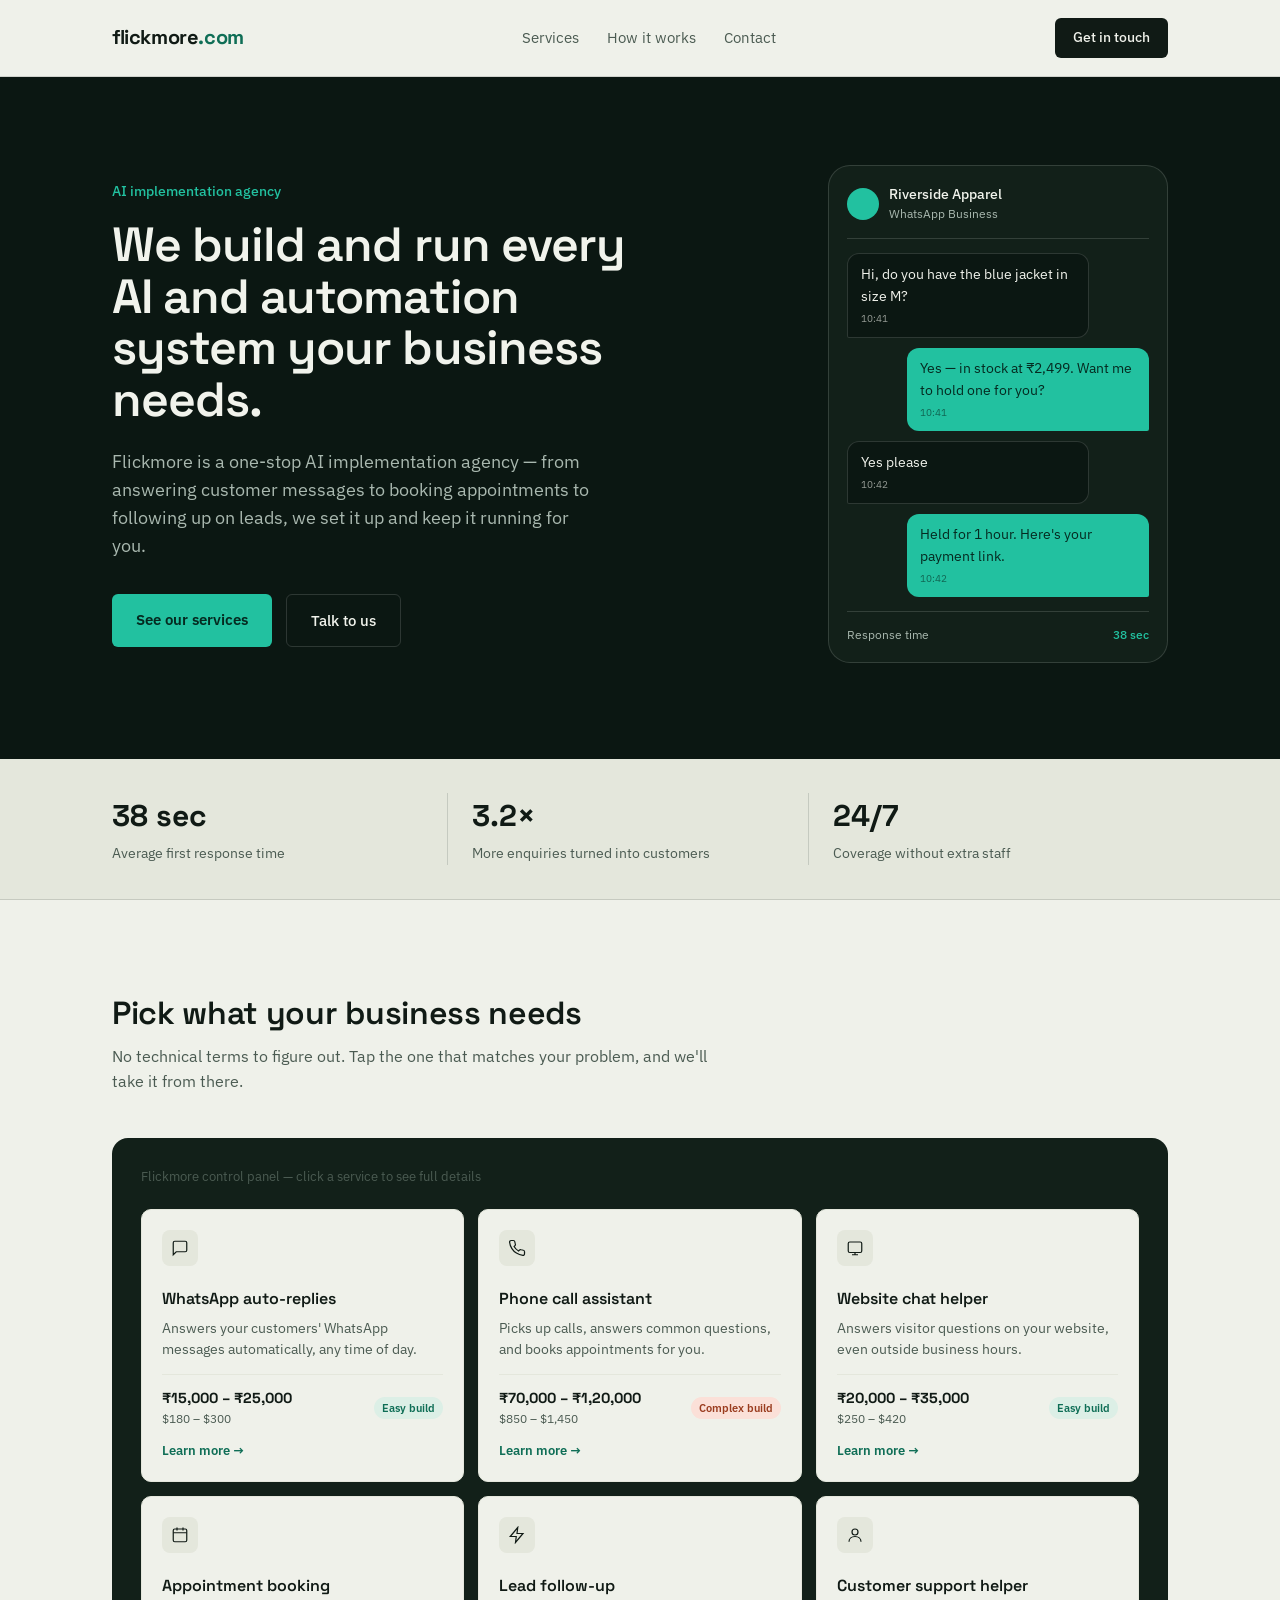
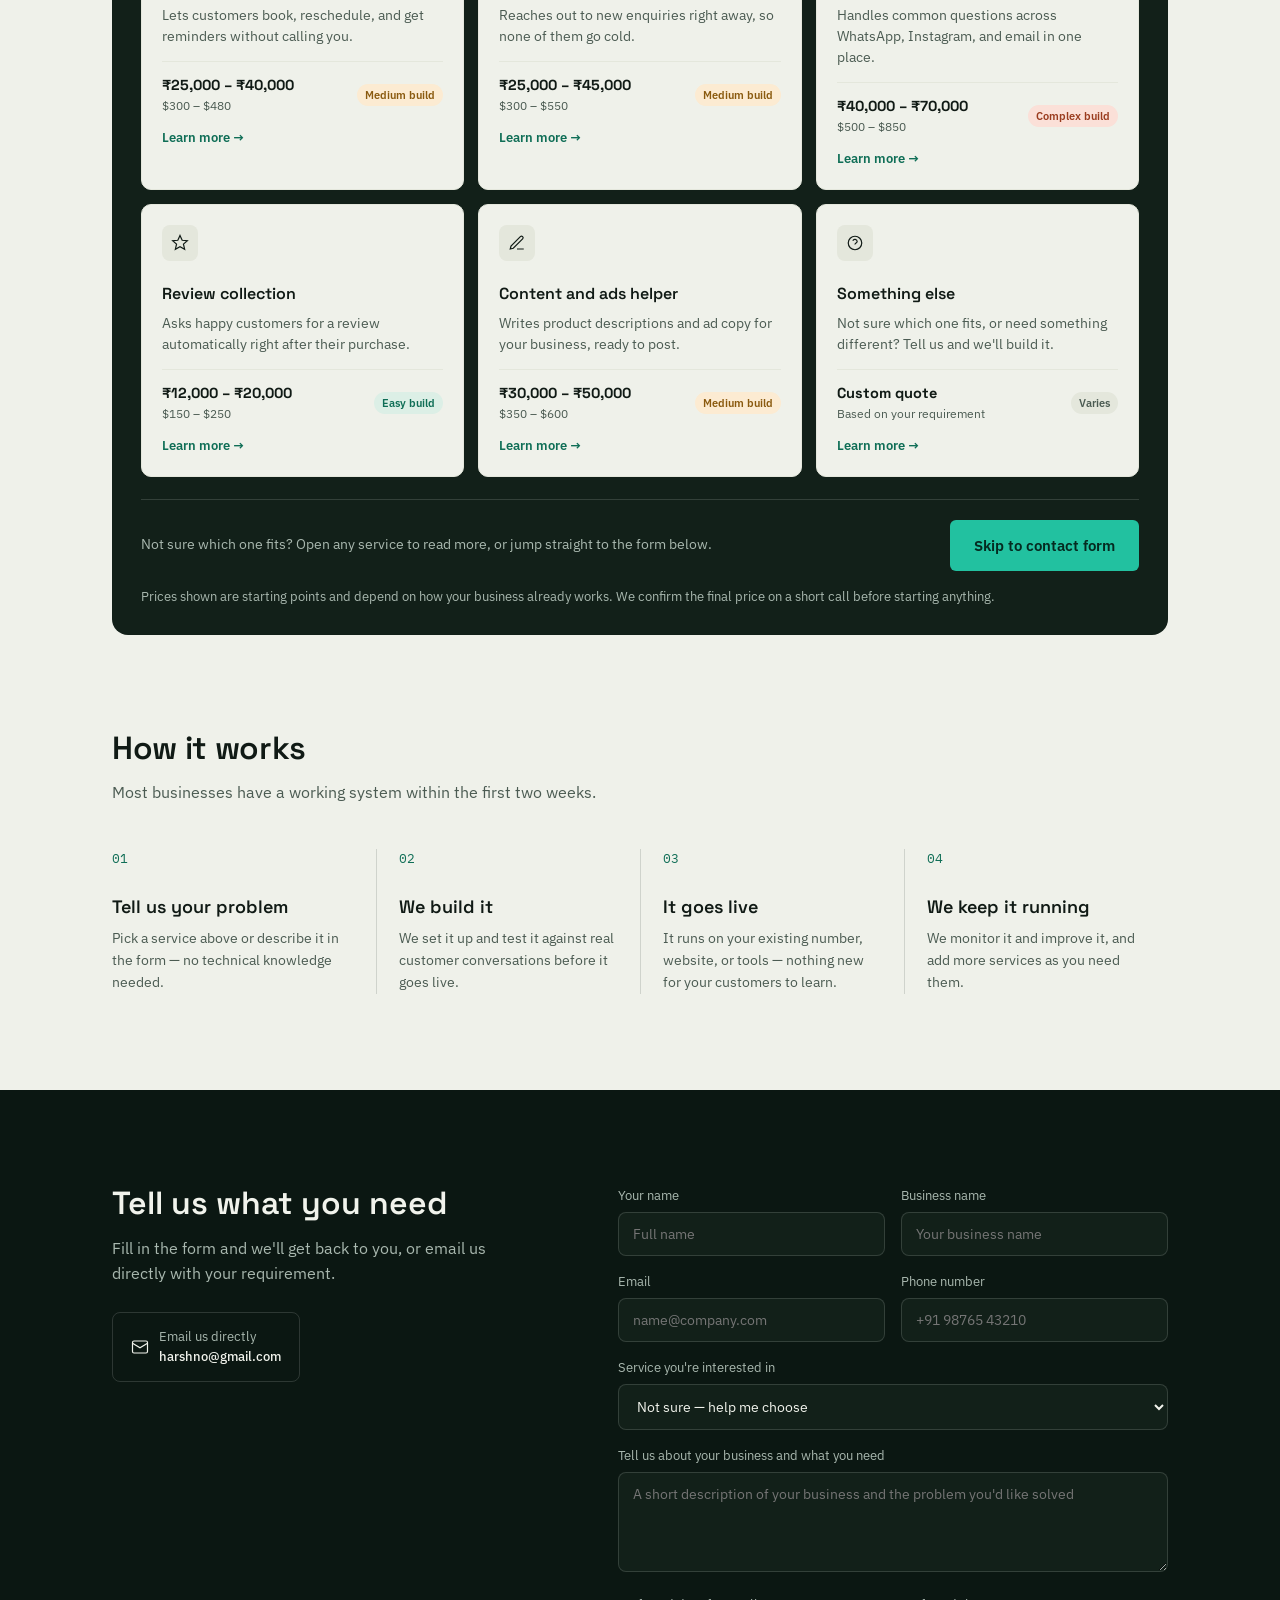
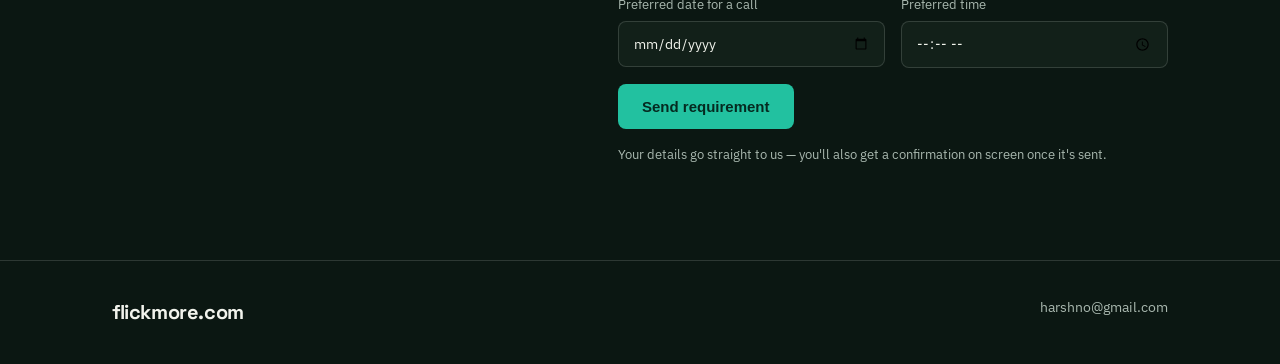
==== index.html @ a7cb5e5a "3rd commit" ====
<!DOCTYPE html>
<html lang="en">
<head>
<meta charset="UTF-8">
<meta name="viewport" content="width=device-width, initial-scale=1.0">
<title>Flickmore — AI and automation, handled for your business</title>
<link rel="preconnect" href="https://fonts.googleapis.com">
<link href="https://fonts.googleapis.com/css2?family=Space+Grotesk:wght@400;500;600;700&family=IBM+Plex+Sans:wght@400;500;600&family=IBM+Plex+Mono:wght@400;500&display=swap" rel="stylesheet">
<link rel="stylesheet" href="styles.css">
</head>
<body>

<nav>
  <div class="wrap">
    <div class="logo">flickmore<span>.com</span></div>
    <div class="navlinks">
      <a href="#services">Services</a>
      <a href="#how">How it works</a>
      <a href="#contact">Contact</a>
    </div>
    <a class="navcta" href="#contact">Get in touch</a>
  </div>
</nav>

<section class="hero">
  <div class="wrap hero-grid">
    <div>
      <div class="hero-tag">AI implementation agency</div>
      <h1>We build and run every AI and automation system your business needs.</h1>
      <p class="lede">Flickmore is a one-stop AI implementation agency — from answering customer messages to booking appointments to following up on leads, we set it up and keep it running for you.</p>
      <div class="hero-ctas">
        <a class="btn-primary" href="#services">See our services</a>
        <a class="btn-secondary" href="#contact">Talk to us</a>
      </div>
    </div>
    <div class="phone">
      <div class="phone-head">
        <div class="phone-avatar"></div>
        <div><p>Riverside Apparel</p><span>WhatsApp Business</span></div>
      </div>
      <div class="msg in" style="animation-delay:0.1s">Hi, do you have the blue jacket in size M?<span class="msg-time">10:41</span></div>
      <div class="msg out" style="animation-delay:0.6s">Yes — in stock at ₹2,499. Want me to hold one for you?<span class="msg-time">10:41</span></div>
      <div class="msg in" style="animation-delay:1.1s">Yes please<span class="msg-time">10:42</span></div>
      <div class="msg out" style="animation-delay:1.6s">Held for 1 hour. Here's your payment link.<span class="msg-time">10:42</span></div>
      <div class="phone-stat"><span>Response time</span><b>38 sec</b></div>
    </div>
  </div>
</section>

<div class="statsbar">
  <div class="wrap">
    <div class="stat"><b>38 sec</b><span>Average first response time</span></div>
    <div class="stat"><b>3.2×</b><span>More enquiries turned into customers</span></div>
    <div class="stat"><b>24/7</b><span>Coverage without extra staff</span></div>
  </div>
</div>

<section class="section" id="services">
  <div class="wrap">
    <div class="section-head">
      <h2>Pick what your business needs</h2>
      <p>No technical terms to figure out. Tap the one that matches your problem, and we'll take it from there.</p>
    </div>

    <div class="dash">
      <div class="dash-top">
        <p>Flickmore control panel — click a service to see full details</p>
      </div>
      <div class="dash-grid" id="dashGrid">

        <a class="tile" href="whatsapp-auto-replies.html">
          <div class="tile-icon"><svg viewBox="0 0 24 24" fill="none" stroke-width="1.6"><path d="M21 15a2 2 0 0 1-2 2H7l-4 4V5a2 2 0 0 1 2-2h14a2 2 0 0 1 2 2z"/></svg></div>
          <h4>WhatsApp auto-replies</h4>
          <p>Answers your customers' WhatsApp messages automatically, any time of day.</p>
          <div class="tile-meta">
            <div class="tile-price"><b>₹15,000 – ₹25,000</b><span>$180 – $300</span></div>
            <div class="tile-diff diff-easy">Easy build</div>
          </div>
          <div class="tile-more">Learn more →</div>
        </a>

        <a class="tile" href="phone-call-assistant.html">
          <div class="tile-icon"><svg viewBox="0 0 24 24" fill="none" stroke-width="1.6"><path d="M22 16.9v3a2 2 0 0 1-2.2 2 19.8 19.8 0 0 1-8.6-3.1 19.5 19.5 0 0 1-6-6 19.8 19.8 0 0 1-3.1-8.7A2 2 0 0 1 4.1 2h3a2 2 0 0 1 2 1.7c.1 1 .4 2 .7 2.9a2 2 0 0 1-.4 2.1L8.1 10a16 16 0 0 0 6 6l1.3-1.3a2 2 0 0 1 2.1-.4c.9.3 1.9.6 2.9.7a2 2 0 0 1 1.7 2z"/></svg></div>
          <h4>Phone call assistant</h4>
          <p>Picks up calls, answers common questions, and books appointments for you.</p>
          <div class="tile-meta">
            <div class="tile-price"><b>₹70,000 – ₹1,20,000</b><span>$850 – $1,450</span></div>
            <div class="tile-diff diff-hard">Complex build</div>
          </div>
          <div class="tile-more">Learn more →</div>
        </a>

        <a class="tile" href="website-chat-helper.html">
          <div class="tile-icon"><svg viewBox="0 0 24 24" fill="none" stroke-width="1.6"><rect x="3" y="4" width="18" height="14" rx="2"/><path d="M8 21h8M12 18v3"/></svg></div>
          <h4>Website chat helper</h4>
          <p>Answers visitor questions on your website, even outside business hours.</p>
          <div class="tile-meta">
            <div class="tile-price"><b>₹20,000 – ₹35,000</b><span>$250 – $420</span></div>
            <div class="tile-diff diff-easy">Easy build</div>
          </div>
          <div class="tile-more">Learn more →</div>
        </a>

        <a class="tile" href="appointment-booking.html">
          <div class="tile-icon"><svg viewBox="0 0 24 24" fill="none" stroke-width="1.6"><rect x="3" y="4" width="18" height="17" rx="2"/><path d="M3 9h18M8 2v4M16 2v4"/></svg></div>
          <h4>Appointment booking</h4>
          <p>Lets customers book, reschedule, and get reminders without calling you.</p>
          <div class="tile-meta">
            <div class="tile-price"><b>₹25,000 – ₹40,000</b><span>$300 – $480</span></div>
            <div class="tile-diff diff-medium">Medium build</div>
          </div>
          <div class="tile-more">Learn more →</div>
        </a>

        <a class="tile" href="lead-follow-up.html">
          <div class="tile-icon"><svg viewBox="0 0 24 24" fill="none" stroke-width="1.6"><path d="M13 2 3 14h8l-1 8 10-12h-8z"/></svg></div>
          <h4>Lead follow-up</h4>
          <p>Reaches out to new enquiries right away, so none of them go cold.</p>
          <div class="tile-meta">
            <div class="tile-price"><b>₹25,000 – ₹45,000</b><span>$300 – $550</span></div>
            <div class="tile-diff diff-medium">Medium build</div>
          </div>
          <div class="tile-more">Learn more →</div>
        </a>

        <a class="tile" href="customer-support-helper.html">
          <div class="tile-icon"><svg viewBox="0 0 24 24" fill="none" stroke-width="1.6"><circle cx="12" cy="8" r="4"/><path d="M4 21c0-4.4 3.6-7 8-7s8 2.6 8 7"/></svg></div>
          <h4>Customer support helper</h4>
          <p>Handles common questions across WhatsApp, Instagram, and email in one place.</p>
          <div class="tile-meta">
            <div class="tile-price"><b>₹40,000 – ₹70,000</b><span>$500 – $850</span></div>
            <div class="tile-diff diff-hard">Complex build</div>
          </div>
          <div class="tile-more">Learn more →</div>
        </a>

        <a class="tile" href="review-collection.html">
          <div class="tile-icon"><svg viewBox="0 0 24 24" fill="none" stroke-width="1.6"><path d="m12 2 2.9 6.3 6.9.6-5.2 4.6 1.6 6.8L12 16.9l-6.2 3.4 1.6-6.8L2.2 8.9l6.9-.6z"/></svg></div>
          <h4>Review collection</h4>
          <p>Asks happy customers for a review automatically right after their purchase.</p>
          <div class="tile-meta">
            <div class="tile-price"><b>₹12,000 – ₹20,000</b><span>$150 – $250</span></div>
            <div class="tile-diff diff-easy">Easy build</div>
          </div>
          <div class="tile-more">Learn more →</div>
        </a>

        <a class="tile" href="content-ads-helper.html">
          <div class="tile-icon"><svg viewBox="0 0 24 24" fill="none" stroke-width="1.6"><path d="M12 20h9M16.5 3.5a2.1 2.1 0 0 1 3 3L7 19l-4 1 1-4z"/></svg></div>
          <h4>Content and ads helper</h4>
          <p>Writes product descriptions and ad copy for your business, ready to post.</p>
          <div class="tile-meta">
            <div class="tile-price"><b>₹30,000 – ₹50,000</b><span>$350 – $600</span></div>
            <div class="tile-diff diff-medium">Medium build</div>
          </div>
          <div class="tile-more">Learn more →</div>
        </a>

        <a class="tile" href="custom-service.html">
          <div class="tile-icon"><svg viewBox="0 0 24 24" fill="none" stroke-width="1.6"><circle cx="12" cy="12" r="9"/><path d="M12 16v.01M9.1 9a3 3 0 0 1 5.8 1c0 2-3 2-3 4"/></svg></div>
          <h4>Something else</h4>
          <p>Not sure which one fits, or need something different? Tell us and we'll build it.</p>
          <div class="tile-meta">
            <div class="tile-price"><b>Custom quote</b><span>Based on your requirement</span></div>
            <div class="tile-diff diff-custom">Varies</div>
          </div>
          <div class="tile-more">Learn more →</div>
        </a>

      </div>

      <div class="dash-footer">
        <p id="dashSelectionText">Not sure which one fits? Open any service to read more, or jump straight to the form below.</p>
        <a class="btn-primary" href="#contact" id="dashContinue">Skip to contact form</a>
      </div>
      <p class="price-note">Prices shown are starting points and depend on how your business already works. We confirm the final price on a short call before starting anything.</p>
    </div>
  </div>
</section>

<section class="section" id="how" style="padding-top:0;">
  <div class="wrap">
    <div class="section-head">
      <h2>How it works</h2>
      <p>Most businesses have a working system within the first two weeks.</p>
    </div>
    <div class="steps">
      <div class="step"><div class="step-num">01</div><h4>Tell us your problem</h4><p>Pick a service above or describe it in the form — no technical knowledge needed.</p></div>
      <div class="step"><div class="step-num">02</div><h4>We build it</h4><p>We set it up and test it against real customer conversations before it goes live.</p></div>
      <div class="step"><div class="step-num">03</div><h4>It goes live</h4><p>It runs on your existing number, website, or tools — nothing new for your customers to learn.</p></div>
      <div class="step"><div class="step-num">04</div><h4>We keep it running</h4><p>We monitor it and improve it, and add more services as you need them.</p></div>
    </div>
  </div>
</section>

<section class="section contact" id="contact">
  <div class="wrap contact-grid">
    <div class="contact-info">
      <h2>Tell us what you need</h2>
      <p>Fill in the form and we'll get back to you, or email us directly with your requirement.</p>
      <a class="contact-email" href="mailto:harshno@gmail.com">
        <svg width="18" height="18" viewBox="0 0 24 24" fill="none" stroke="currentColor" stroke-width="1.6"><rect x="2" y="4" width="20" height="16" rx="2"/><path d="m2 7 10 6 10-6"/></svg>
        <span>Email us directly<br><b style="color:var(--text-light);font-weight:500;">harshno@gmail.com</b></span>
      </a>
    </div>

    <form id="requirementForm" action="https://formspree.io/f/xqpkvagr" method="POST">
      <div class="form-row">
        <div>
          <label for="fname">Your name</label>
          <input type="text" id="fname" name="fname" placeholder="Full name" required>
        </div>
        <div>
          <label for="fbusiness">Business name</label>
          <input type="text" id="fbusiness" name="fbusiness" placeholder="Your business name" required>
        </div>
      </div>
      <div class="form-row">
        <div>
          <label for="femail">Email</label>
          <input type="email" id="femail" name="femail" placeholder="name@company.com" required>
        </div>
        <div>
          <label for="fphone">Phone number</label>
          <input type="tel" id="fphone" name="fphone" placeholder="+91 98765 43210">
        </div>
      </div>
      <div>
        <label for="fservice">Service you're interested in</label>
        <select id="fservice" name="fservice">
          <option value="">Not sure — help me choose</option>
          <option value="WhatsApp auto-replies">WhatsApp auto-replies</option>
          <option value="Phone call assistant">Phone call assistant</option>
          <option value="Website chat helper">Website chat helper</option>
          <option value="Appointment booking">Appointment booking</option>
          <option value="Lead follow-up">Lead follow-up</option>
          <option value="Customer support helper">Customer support helper</option>
          <option value="Review collection">Review collection</option>
          <option value="Content and ads helper">Content and ads helper</option>
          <option value="Something else">Something else</option>
        </select>
      </div>
      <div>
        <label for="fmessage">Tell us about your business and what you need</label>
        <textarea id="fmessage" name="fmessage" placeholder="A short description of your business and the problem you'd like solved"></textarea>
      </div>
      <div class="form-row">
        <div>
          <label for="fdate">Preferred date for a call</label>
          <input type="date" id="fdate" name="fdate">
        </div>
        <div>
          <label for="ftime">Preferred time</label>
          <input type="time" id="ftime" name="ftime">
        </div>
      </div>
      <button type="submit" class="form-submit" id="formSubmitBtn">Send requirement</button>
      <p class="form-note">Your details go straight to us — you'll also get a confirmation on screen once it's sent.</p>
      <p class="form-status" id="formStatus"></p>
    </form>
  </div>
</section>

<footer>
  <div class="wrap">
    <div class="logo">flickmore.com</div>
    <div>harshno@gmail.com</div>
  </div>
</footer>

<script>
  var serviceSelect = document.getElementById('fservice');
  var selectionText = document.getElementById('dashSelectionText');

  // If arriving from a service detail page (e.g. index.html?service=Appointment%20booking#contact),
  // pre-fill the form's service dropdown to match.
  var params = new URLSearchParams(window.location.search);
  var incomingService = params.get('service');
  if(incomingService){
    var optionExists = Array.from(serviceSelect.options).some(function(o){ return o.value === incomingService; });
    if(optionExists){
      serviceSelect.value = incomingService;
      selectionText.innerHTML = 'Picked from your last page: <b>' + incomingService + '</b>';
    }
  }

  var requirementForm = document.getElementById('requirementForm');
  var formStatus = document.getElementById('formStatus');
  var formSubmitBtn = document.getElementById('formSubmitBtn');

  requirementForm.addEventListener('submit', function(e){
    e.preventDefault();

    var name = document.getElementById('fname').value.trim();
    var business = document.getElementById('fbusiness').value.trim();
    var email = document.getElementById('femail').value.trim();

    if(!name || !business || !email){
      formStatus.style.display = 'block';
      formStatus.style.color = '#FF6B4A';
      formStatus.textContent = 'Please fill in your name, business name, and email first.';
      return;
    }

    formSubmitBtn.disabled = true;
    formSubmitBtn.textContent = 'Sending…';
    formStatus.style.display = 'none';

    var formData = new FormData(requirementForm);

    fetch(requirementForm.action, {
      method: 'POST',
      body: formData,
      headers: { 'Accept': 'application/json' }
    }).then(function(response){
      if(response.ok){
        formStatus.style.display = 'block';
        formStatus.style.color = '#22C1A0';
        formStatus.textContent = "Thanks, " + name + " — your requirement has been sent. We'll get back to you shortly.";
        requirementForm.reset();
        selectionText.textContent = 'Not sure which one fits? Open any service to read more, or jump straight to the form below.';
      } else {
        throw new Error('Submission failed');
      }
    }).catch(function(){
      formStatus.style.display = 'block';
      formStatus.style.color = '#FF6B4A';
      formStatus.textContent = "Something went wrong sending this. Please email us directly at harshno@gmail.com instead.";
    }).finally(function(){
      formSubmitBtn.disabled = false;
      formSubmitBtn.textContent = 'Send requirement';
    });
  });

</script>

</body>
</html>
---- styles.css ----
:root{
    --ink:#0B1712;
    --ink-2:#122019;
    --paper:#EFF1EA;
    --paper-2:#E4E7DC;
    --signal:#22C1A0;
    --signal-dark:#0F6E56;
    --coral:#FF6B4A;
    --text-dark:#101A15;
    --text-muted-dark:#4B5B52;
    --text-light:#F1F3EC;
    --text-muted-light:#A9B8AF;
    --hairline: rgba(255,255,255,0.14);
    --hairline-dark: rgba(16,26,21,0.14);
  }
  *{box-sizing:border-box;}
  html{scroll-behavior:smooth;}
  body{margin:0;font-family:'IBM Plex Sans', sans-serif;background:var(--paper);color:var(--text-dark);line-height:1.55;}
  h1,h2,h3{font-family:'Space Grotesk', sans-serif;font-weight:600;margin:0;line-height:1.08;}
  p{margin:0;}
  a{color:inherit;text-decoration:none;}
  .wrap{max-width:1120px;margin:0 auto;padding:0 32px;}
  .mono{font-family:'IBM Plex Mono', monospace;}

  nav{position:sticky;top:0;z-index:50;background:rgba(239,241,234,0.92);backdrop-filter:blur(8px);border-bottom:1px solid var(--hairline-dark);}
  nav .wrap{display:flex;align-items:center;justify-content:space-between;padding-top:18px;padding-bottom:18px;}
  .logo{font-family:'Space Grotesk';font-weight:700;font-size:20px;letter-spacing:-0.02em;}
  .logo span{color:var(--signal-dark);}
  .navlinks{display:flex;gap:28px;font-size:15px;color:var(--text-muted-dark);}
  .navlinks a:hover{color:var(--text-dark);}
  .navcta{padding:9px 18px;border-radius:6px;background:var(--text-dark);color:var(--paper);font-size:14px;font-weight:500;}
  @media(max-width:760px){.navlinks{display:none;}}

  .hero{background:var(--ink);color:var(--text-light);padding:88px 0 96px;}
  .hero-grid{display:grid;grid-template-columns:1.15fr 1fr;gap:56px;align-items:center;}
  @media(max-width:900px){.hero-grid{grid-template-columns:1fr;}}
  .hero-tag{font-size:14px;color:var(--signal);font-weight:500;margin-bottom:16px;}
  .hero h1{font-size:48px;letter-spacing:-0.02em;color:var(--text-light);}
  @media(max-width:600px){.hero h1{font-size:33px;}}
  .hero .lede{margin-top:22px;font-size:18px;max-width:480px;color:var(--text-muted-light);}
  .hero-ctas{margin-top:34px;display:flex;gap:14px;flex-wrap:wrap;}
  .btn-primary{background:var(--signal);color:#052A20;padding:14px 24px;border-radius:6px;font-weight:600;font-size:15px;display:inline-block;border:none;cursor:pointer;}
  .btn-secondary{padding:14px 24px;border-radius:6px;font-weight:500;font-size:15px;border:1px solid var(--hairline);color:var(--text-light);cursor:pointer;background:none;}

  .phone{background:var(--ink-2);border:1px solid var(--hairline);border-radius:22px;padding:18px;max-width:340px;margin-left:auto;}
  @media(max-width:900px){.phone{margin:0 auto;}}
  .phone-head{display:flex;align-items:center;gap:10px;padding-bottom:14px;border-bottom:1px solid var(--hairline);margin-bottom:14px;}
  .phone-avatar{width:32px;height:32px;border-radius:50%;background:var(--signal);}
  .phone-head p{font-size:14px;font-weight:500;}
  .phone-head span{display:block;font-size:12px;color:var(--text-muted-light);}
  .msg{max-width:80%;padding:10px 13px;border-radius:12px;font-size:14px;margin-bottom:10px;opacity:0;transform:translateY(6px);animation:rise 0.5s ease forwards;}
  .msg.in{background:var(--ink);border:1px solid var(--hairline);border-bottom-left-radius:2px;}
  .msg.out{background:var(--signal);color:#052A20;margin-left:auto;border-bottom-right-radius:2px;}
  .msg-time{display:block;font-size:10px;margin-top:4px;opacity:0.6;}
  @keyframes rise{to{opacity:1;transform:translateY(0);}}
  .phone-stat{margin-top:14px;padding-top:14px;border-top:1px solid var(--hairline);font-size:12px;color:var(--text-muted-light);display:flex;justify-content:space-between;}
  .phone-stat b{color:var(--signal);font-weight:500;}

  .statsbar{background:var(--paper-2);border-bottom:1px solid var(--hairline-dark);}
  .statsbar .wrap{display:flex;padding:34px 32px;}
  .stat{flex:1;padding:0 24px;border-left:1px solid var(--hairline-dark);}
  .stat:first-child{border-left:none;padding-left:0;}
  .stat b{font-family:'Space Grotesk';font-size:30px;display:block;}
  .stat span{font-size:14px;color:var(--text-muted-dark);}
  @media(max-width:700px){.statsbar .wrap{flex-direction:column;gap:20px;}.stat{border-left:none;padding-left:0;border-top:1px solid var(--hairline-dark);padding-top:16px;}.stat:first-child{border-top:none;padding-top:0;}}

  .section{padding:96px 0;}
  .section-head{max-width:600px;margin-bottom:44px;}
  .section-head h2{font-size:32px;letter-spacing:-0.01em;}
  .section-head p{margin-top:14px;font-size:16px;color:var(--text-muted-dark);}

  /* dashboard */
  .dash{background:var(--ink-2);border:1px solid var(--hairline-dark);border-radius:16px;padding:28px;}
  .dash-top{display:flex;justify-content:space-between;align-items:center;margin-bottom:22px;flex-wrap:wrap;gap:10px;}
  .dash-top p{font-size:13px;color:var(--text-muted-dark);}
  .dash-grid{display:grid;grid-template-columns:repeat(3,1fr);gap:14px;}
  @media(max-width:760px){.dash-grid{grid-template-columns:1fr 1fr;}}
  @media(max-width:520px){.dash-grid{grid-template-columns:1fr;}}
  .tile{
    background:var(--paper);border:1.5px solid var(--paper-2);border-radius:10px;
    padding:20px;cursor:pointer;text-align:left;transition:border-color .15s ease;
    display:block;
  }
  .tile-more{margin-top:12px;font-size:12.5px;color:var(--signal-dark);font-weight:600;}
  .tile:hover{border-color:var(--signal-dark);}
  .tile.active{border-color:var(--signal-dark);background:#E4F4EF;}
  .tile-icon{width:36px;height:36px;border-radius:8px;background:var(--paper-2);display:flex;align-items:center;justify-content:center;margin-bottom:14px;}
  .tile.active .tile-icon{background:var(--signal);}
  .tile-icon svg{width:18px;height:18px;stroke:var(--text-dark);}
  .tile.active .tile-icon svg{stroke:#052A20;}
  .tile h4{font-family:'Space Grotesk';font-size:16px;font-weight:600;margin-bottom:6px;}
  .tile p{font-size:13.5px;color:var(--text-muted-dark);}
  .tile-check{display:none;margin-top:12px;font-size:12px;color:var(--signal-dark);font-weight:500;}
  .tile.active .tile-check{display:block;}
  .tile-meta{margin-top:14px;padding-top:12px;border-top:1px solid var(--paper-2);display:flex;justify-content:space-between;align-items:center;gap:8px;}
  .tile-price{font-size:13px;}
  .tile-price b{display:block;font-family:'Space Grotesk';font-size:14.5px;}
  .tile-price span{font-size:11.5px;color:var(--text-muted-dark);}
  .tile-diff{font-size:10.5px;font-weight:600;padding:3px 8px;border-radius:20px;white-space:nowrap;}
  .diff-easy{background:#DCEFE6;color:var(--signal-dark);}
  .diff-medium{background:#FCEBD2;color:#8A5A0F;}
  .diff-hard{background:#FBE0D8;color:#9A3C1F;}
  .diff-custom{background:var(--paper-2);color:var(--text-muted-dark);}
  .price-note{margin-top:16px;font-size:12.5px;color:var(--text-muted-light);}

  .dash-footer{margin-top:22px;padding-top:20px;border-top:1px solid var(--hairline);display:flex;justify-content:space-between;align-items:center;flex-wrap:wrap;gap:14px;}
  .dash-footer p{font-size:14px;color:var(--text-muted-light);}
  .dash-footer p b{color:var(--text-light);}

  /* how it works */
  .steps{display:grid;grid-template-columns:repeat(4,1fr);gap:0;}
  @media(max-width:860px){.steps{grid-template-columns:1fr 1fr;}}
  @media(max-width:520px){.steps{grid-template-columns:1fr;}}
  .step{padding:0 24px 0 0;border-left:1px solid var(--hairline-dark);padding-left:22px;}
  .step:first-child{border-left:none;padding-left:0;}
  @media(max-width:860px){.step{border-left:none;padding-left:0;border-top:1px solid var(--hairline-dark);padding-top:22px;margin-top:22px;}}
  .step-num{font-family:'IBM Plex Mono';font-size:13px;color:var(--signal-dark);margin-bottom:14px;}
  .step h4{font-family:'Space Grotesk';font-size:18px;font-weight:600;margin-bottom:8px;}
  .step p{font-size:14px;color:var(--text-muted-dark);}

  /* contact / form */
  .contact{background:var(--ink);color:var(--text-light);}
  .contact-grid{display:grid;grid-template-columns:0.9fr 1.1fr;gap:56px;}
  @media(max-width:860px){.contact-grid{grid-template-columns:1fr;}}
  .contact-info h2{font-size:32px;color:var(--text-light);margin-bottom:16px;}
  .contact-info p{font-size:16px;color:var(--text-muted-light);margin-bottom:26px;max-width:400px;}
  .contact-email{display:inline-flex;align-items:center;gap:10px;padding:14px 18px;border:1px solid var(--hairline);border-radius:8px;font-size:15px;}
  .contact-email span{color:var(--text-muted-light);font-size:13px;display:block;}

  form{display:grid;gap:16px;}
  .form-row{display:grid;grid-template-columns:1fr 1fr;gap:16px;}
  @media(max-width:520px){.form-row{grid-template-columns:1fr;}}
  label{font-size:13px;color:var(--text-muted-light);margin-bottom:6px;display:block;}
  input,select,textarea{
    width:100%;background:var(--ink-2);border:1px solid var(--hairline);border-radius:8px;
    padding:12px 14px;color:var(--text-light);font-family:'IBM Plex Sans';font-size:14px;
  }
  input:focus,select:focus,textarea:focus{outline:none;border-color:var(--signal);}
  textarea{resize:vertical;min-height:100px;}
  .form-note{font-size:12.5px;color:var(--text-muted-light);}
  .form-submit{background:var(--signal);color:#052A20;padding:14px 24px;border-radius:8px;font-weight:600;font-size:15px;border:none;cursor:pointer;justify-self:start;}
  .form-status{font-size:13.5px;color:var(--signal);display:none;}

  footer{background:var(--ink);color:var(--text-muted-light);padding:36px 0;border-top:1px solid var(--hairline);}
  footer .wrap{display:flex;justify-content:space-between;flex-wrap:wrap;gap:16px;font-size:14px;}
  footer .logo{color:var(--text-light);}

/* ===== service detail pages ===== */
.detail-hero{background:var(--ink);color:var(--text-light);padding:56px 0 52px;}
.breadcrumb{font-size:13px;color:var(--text-muted-light);margin-bottom:20px;}
.breadcrumb a{color:var(--signal);}
.detail-hero h1{font-size:36px;color:var(--text-light);max-width:640px;letter-spacing:-0.01em;}
@media(max-width:600px){.detail-hero h1{font-size:27px;}}
.detail-hero .lede{margin-top:16px;font-size:17px;color:var(--text-muted-light);max-width:560px;}
.detail-price-card{margin-top:26px;display:inline-flex;gap:26px;align-items:center;padding:16px 20px;border:1px solid var(--hairline);border-radius:10px;flex-wrap:wrap;}
.detail-price-card .p-item b{font-family:'Space Grotesk';font-size:19px;display:block;}
.detail-price-card .p-item span{font-size:12px;color:var(--text-muted-light);}

.detail-body{padding:64px 0 72px;}
.detail-cols{display:grid;grid-template-columns:1.4fr 1fr;gap:56px;}
@media(max-width:860px){.detail-cols{grid-template-columns:1fr;}}
.detail-block{margin-bottom:40px;}
.detail-block h3{font-family:'Space Grotesk';font-size:21px;margin-bottom:14px;}
.detail-block p{font-size:15.5px;color:var(--text-muted-dark);margin-bottom:10px;}
.detail-list{list-style:none;padding:0;margin:0;display:grid;gap:12px;}
.detail-list li{font-size:15px;padding-left:22px;position:relative;color:var(--text-dark);}
.detail-list li::before{content:"";position:absolute;left:0;top:9px;width:9px;height:2px;background:var(--signal-dark);}
.detail-steps{list-style:none;padding:0;margin:0;display:grid;gap:16px;counter-reset:step;}
.detail-steps li{padding-left:34px;position:relative;font-size:15px;color:var(--text-muted-dark);}
.detail-steps li::before{counter-increment:step;content:counter(step);position:absolute;left:0;top:-2px;width:22px;height:22px;border-radius:50%;background:var(--paper-2);color:var(--text-dark);font-family:'IBM Plex Mono';font-size:12px;display:flex;align-items:center;justify-content:center;}

.sidebar-card{background:var(--paper-2);border-radius:12px;padding:22px;margin-bottom:18px;}
.sidebar-card h4{font-family:'Space Grotesk';font-size:15.5px;margin-bottom:10px;}
.sidebar-card p{font-size:13.5px;color:var(--text-muted-dark);margin-bottom:14px;}

.related-list{display:grid;gap:8px;}
.related-list a{font-size:13.5px;padding:10px 12px;border:1px solid var(--hairline-dark);border-radius:8px;display:block;}
.related-list a:hover{border-color:var(--signal-dark);}

.detail-cta{background:var(--signal);color:#052A20;padding:52px 0;text-align:center;}
.detail-cta h2{font-size:26px;max-width:520px;margin:0 auto 20px;color:#052A20;}
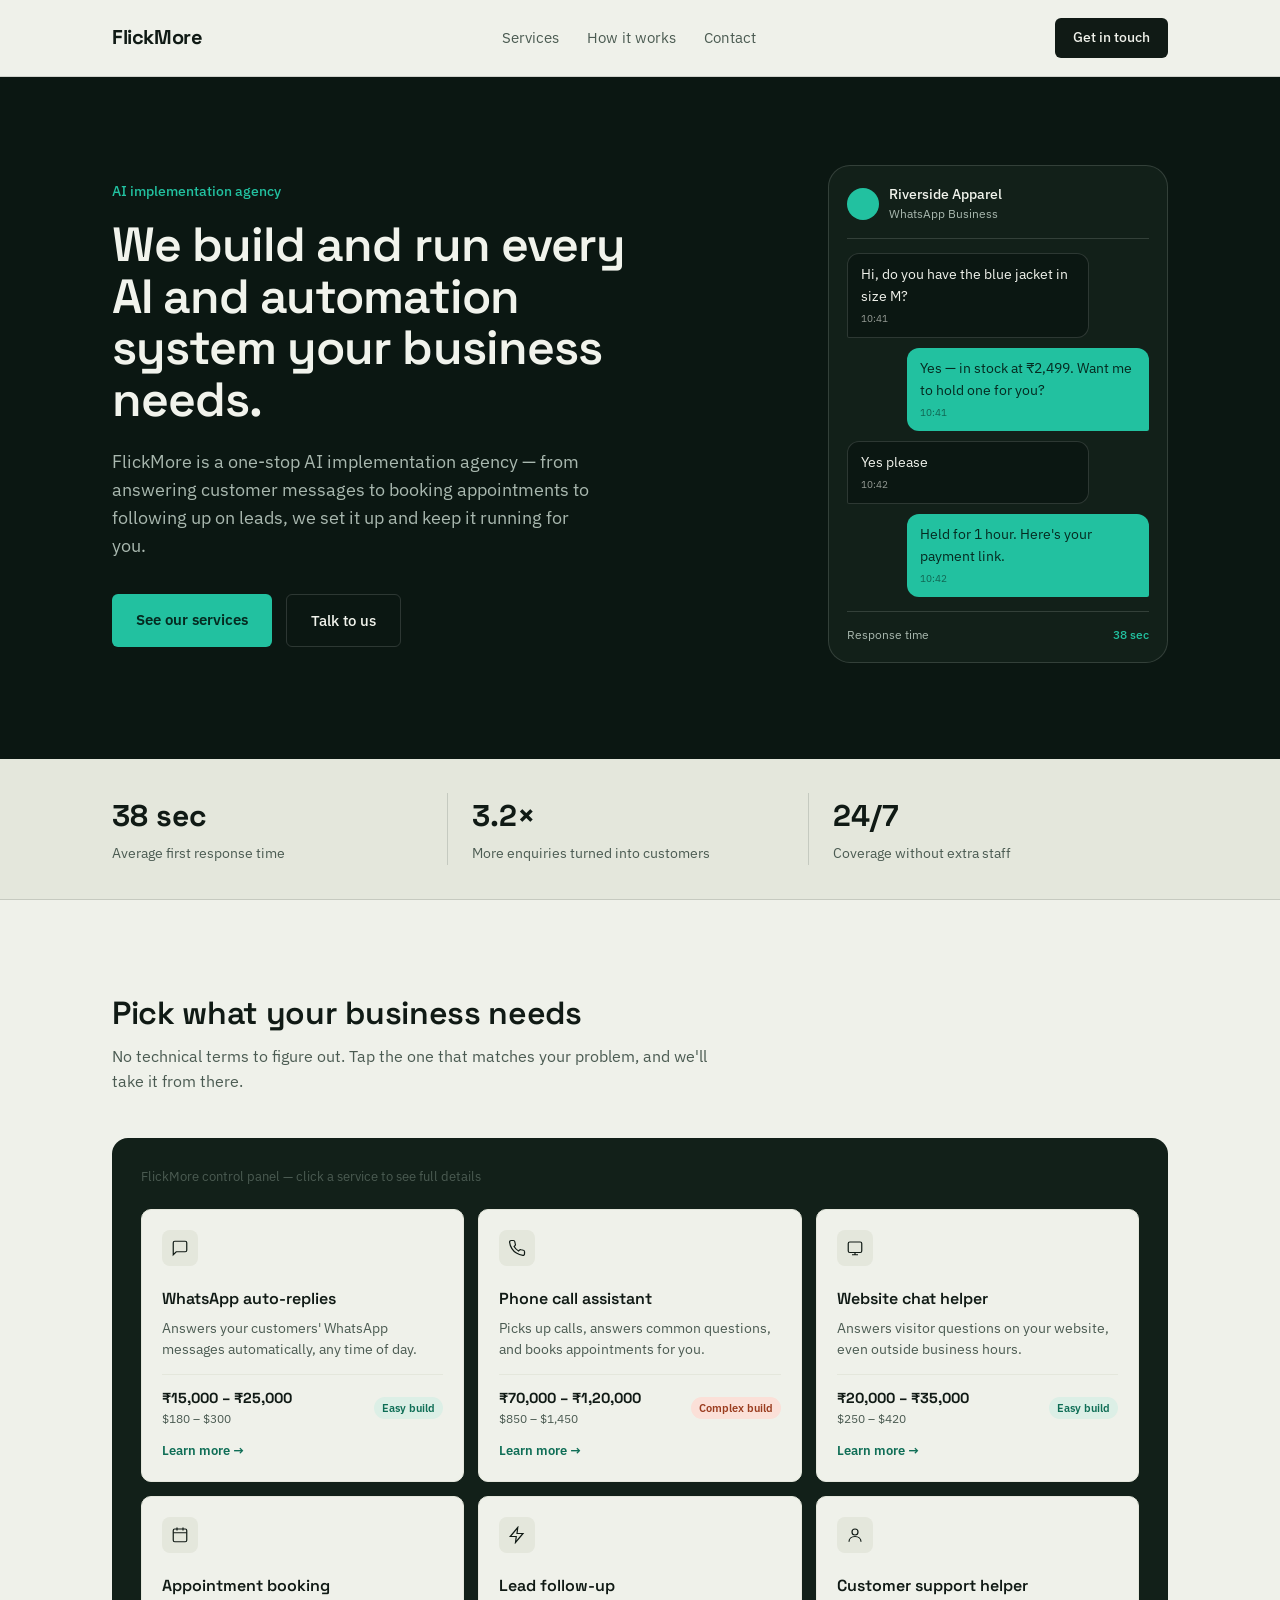
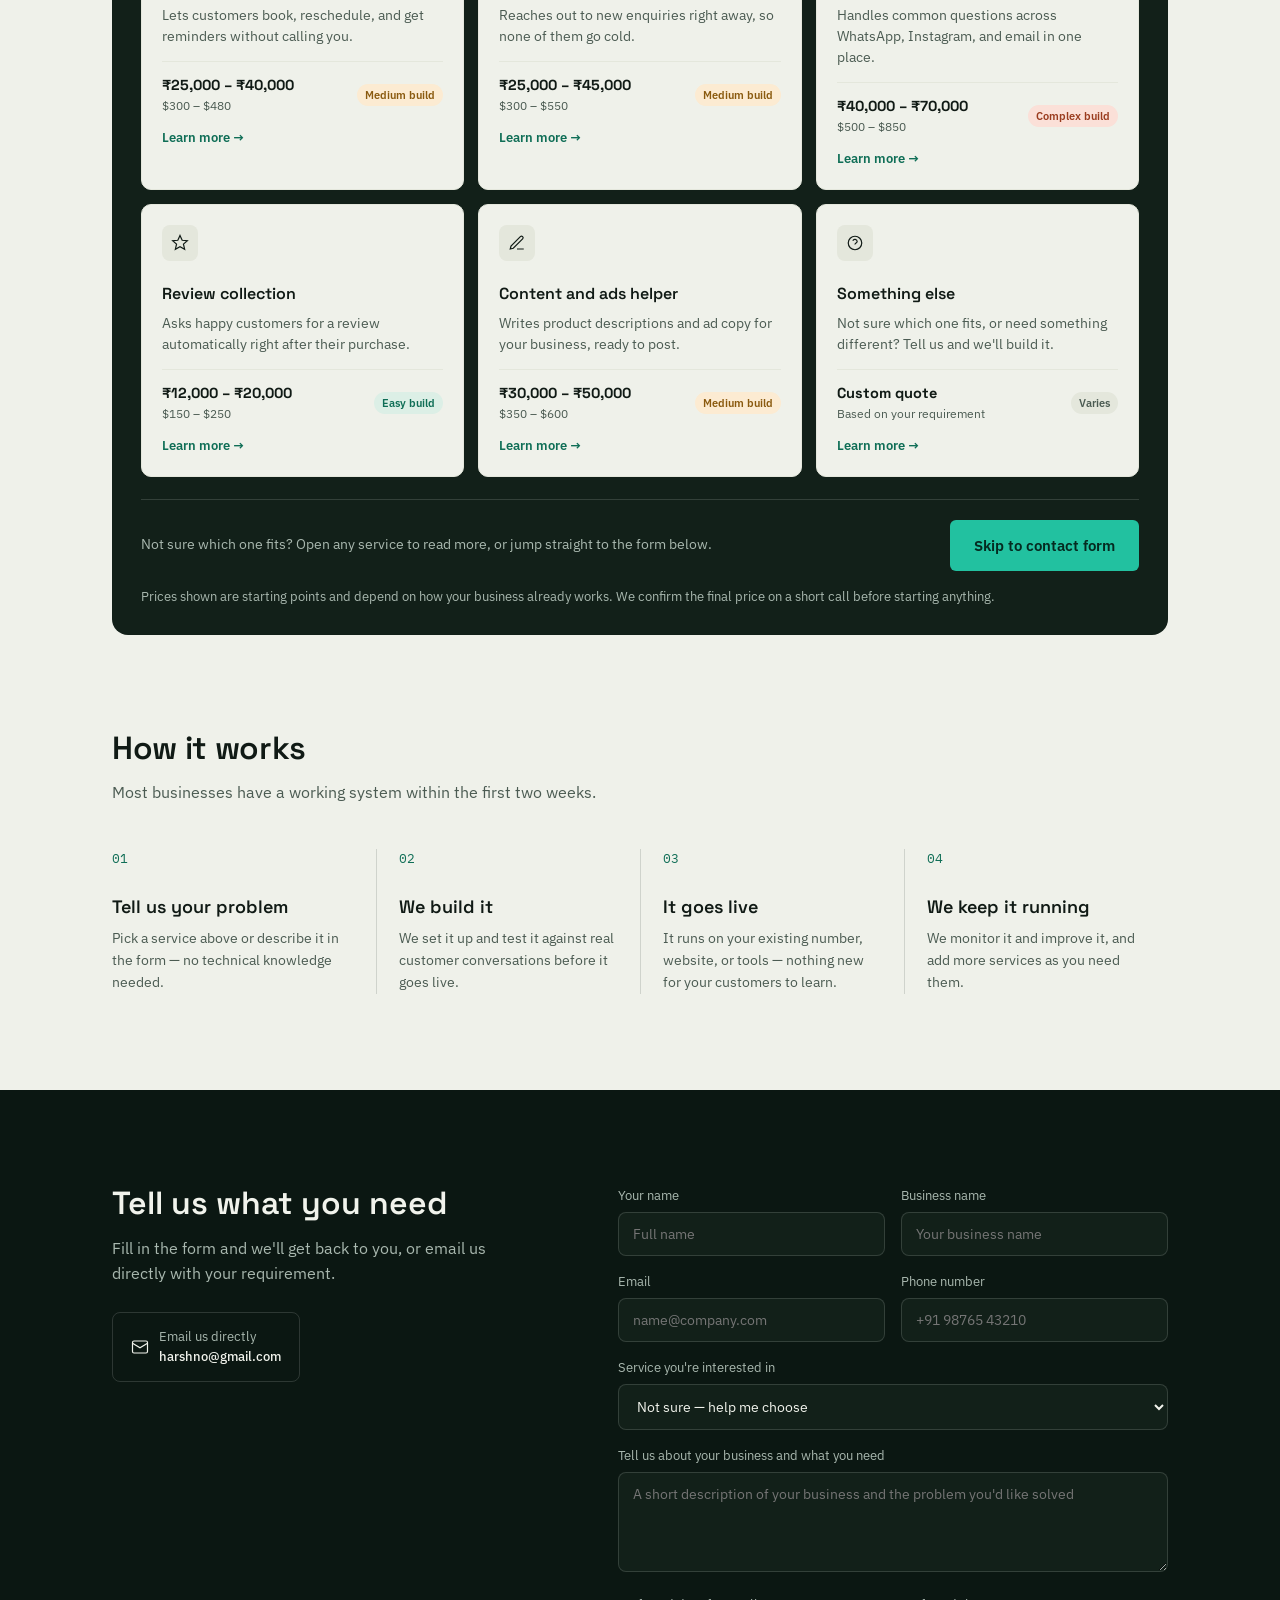
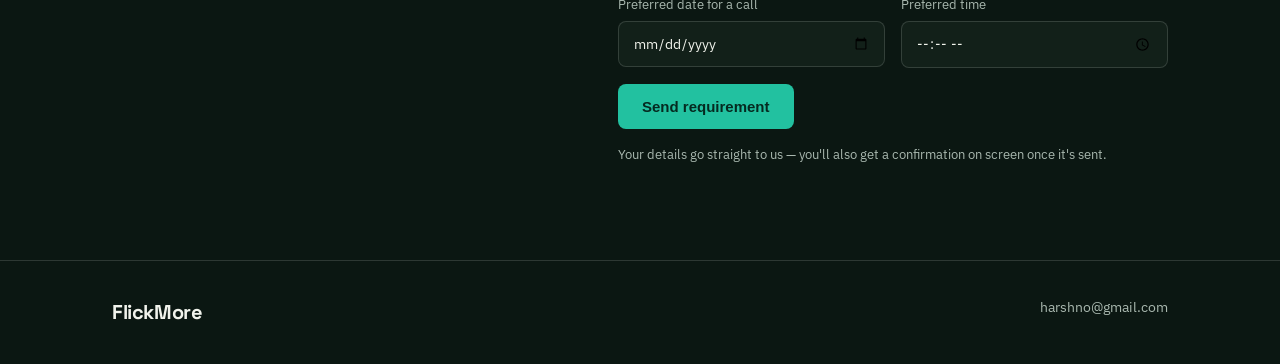
==== commit 87285c0b: "Correct capitalization of 'Flickmore' to 'FlickMore'" ====
--- a/index.html
+++ b/index.html
@@ -3,7 +3,7 @@
 <head>
 <meta charset="UTF-8">
 <meta name="viewport" content="width=device-width, initial-scale=1.0">
-<title>Flickmore — AI and automation, handled for your business</title>
+<title>FlickMore — AI and automation, handled for your business</title>
 <link rel="preconnect" href="https://fonts.googleapis.com">
 <link href="https://fonts.googleapis.com/css2?family=Space+Grotesk:wght@400;500;600;700&family=IBM+Plex+Sans:wght@400;500;600&family=IBM+Plex+Mono:wght@400;500&display=swap" rel="stylesheet">
 <link rel="stylesheet" href="styles.css">
@@ -12,7 +12,7 @@
 
 <nav>
   <div class="wrap">
-    <div class="logo">flickmore<span>.com</span></div>
+    <div class="logo">FlickMore<span></span></div>
     <div class="navlinks">
       <a href="#services">Services</a>
       <a href="#how">How it works</a>
@@ -27,7 +27,7 @@
     <div>
       <div class="hero-tag">AI implementation agency</div>
       <h1>We build and run every AI and automation system your business needs.</h1>
-      <p class="lede">Flickmore is a one-stop AI implementation agency — from answering customer messages to booking appointments to following up on leads, we set it up and keep it running for you.</p>
+      <p class="lede">FlickMore is a one-stop AI implementation agency — from answering customer messages to booking appointments to following up on leads, we set it up and keep it running for you.</p>
       <div class="hero-ctas">
         <a class="btn-primary" href="#services">See our services</a>
         <a class="btn-secondary" href="#contact">Talk to us</a>
@@ -64,7 +64,7 @@
 
     <div class="dash">
       <div class="dash-top">
-        <p>Flickmore control panel — click a service to see full details</p>
+        <p>FlickMore control panel — click a service to see full details</p>
       </div>
       <div class="dash-grid" id="dashGrid">
 
@@ -263,7 +263,7 @@
 
 <footer>
   <div class="wrap">
-    <div class="logo">flickmore.com</div>
+    <div class="logo">FlickMore</div>
     <div>harshno@gmail.com</div>
   </div>
 </footer>
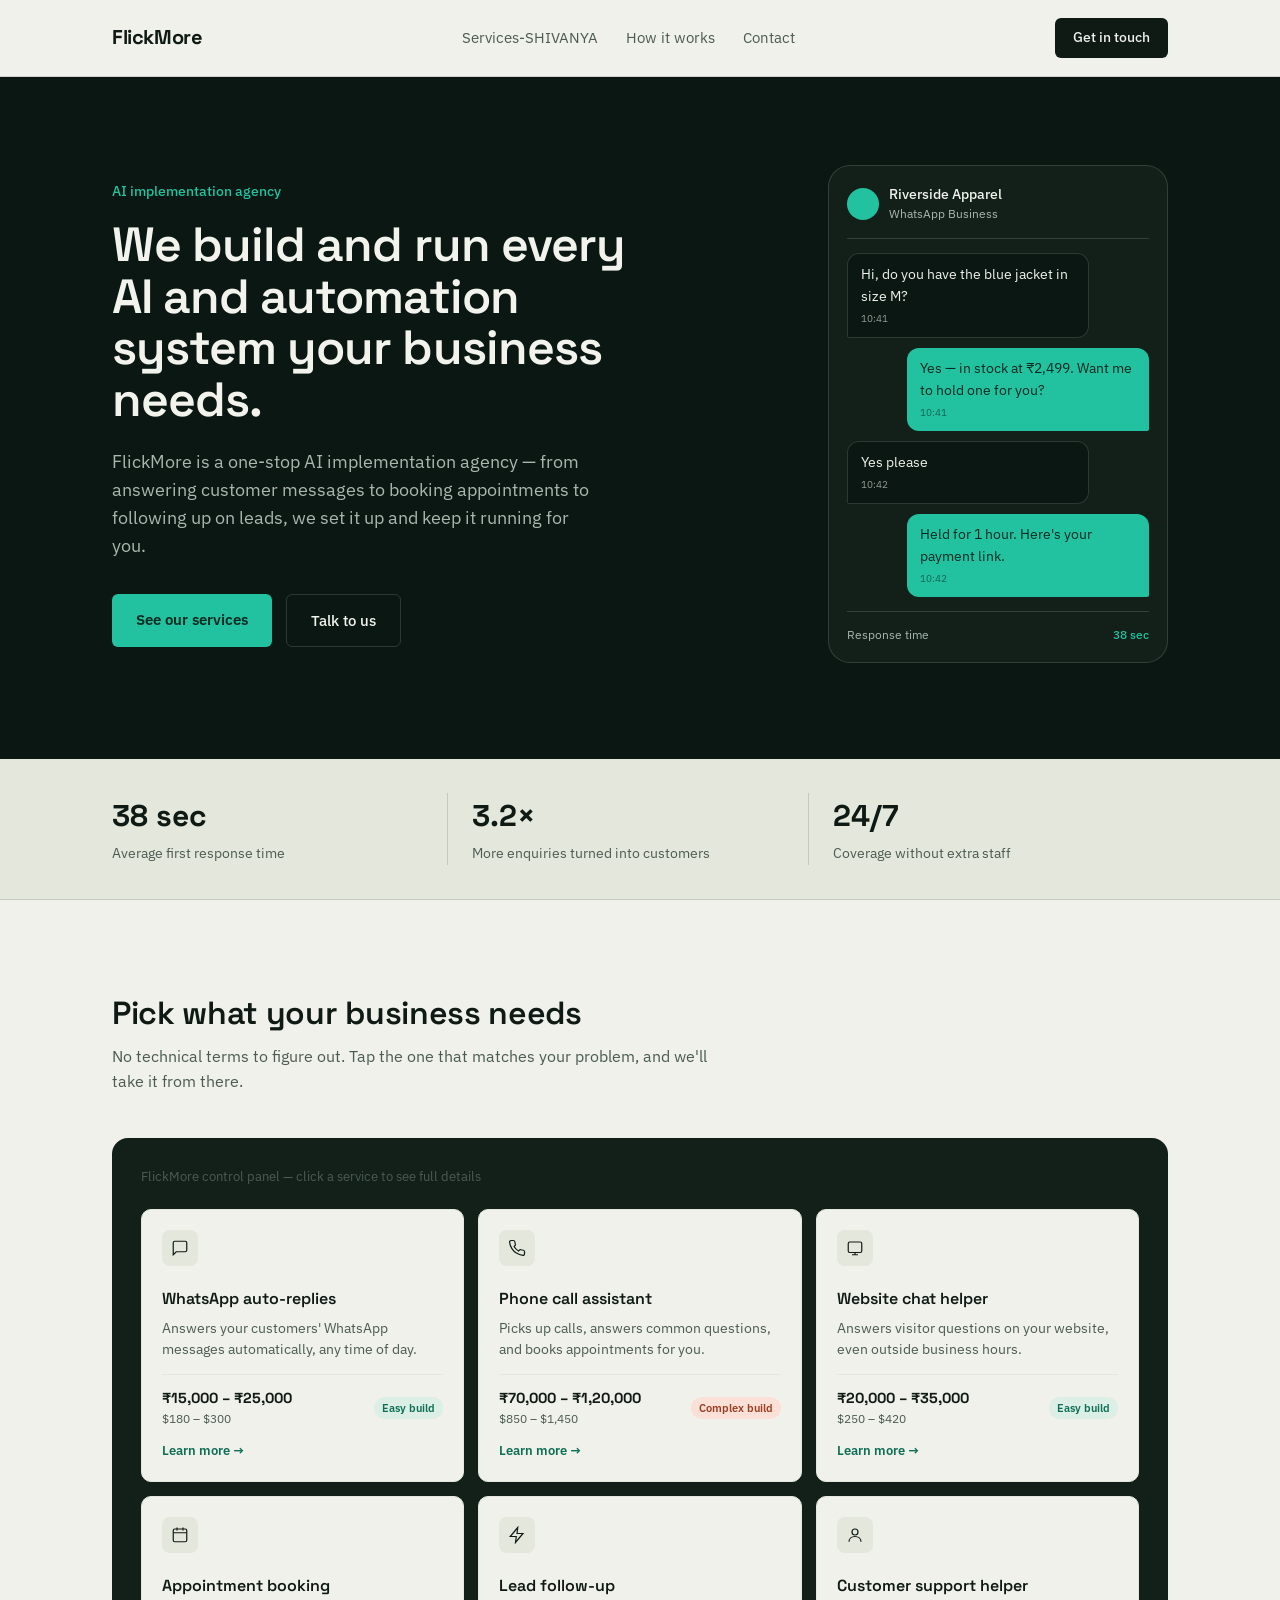
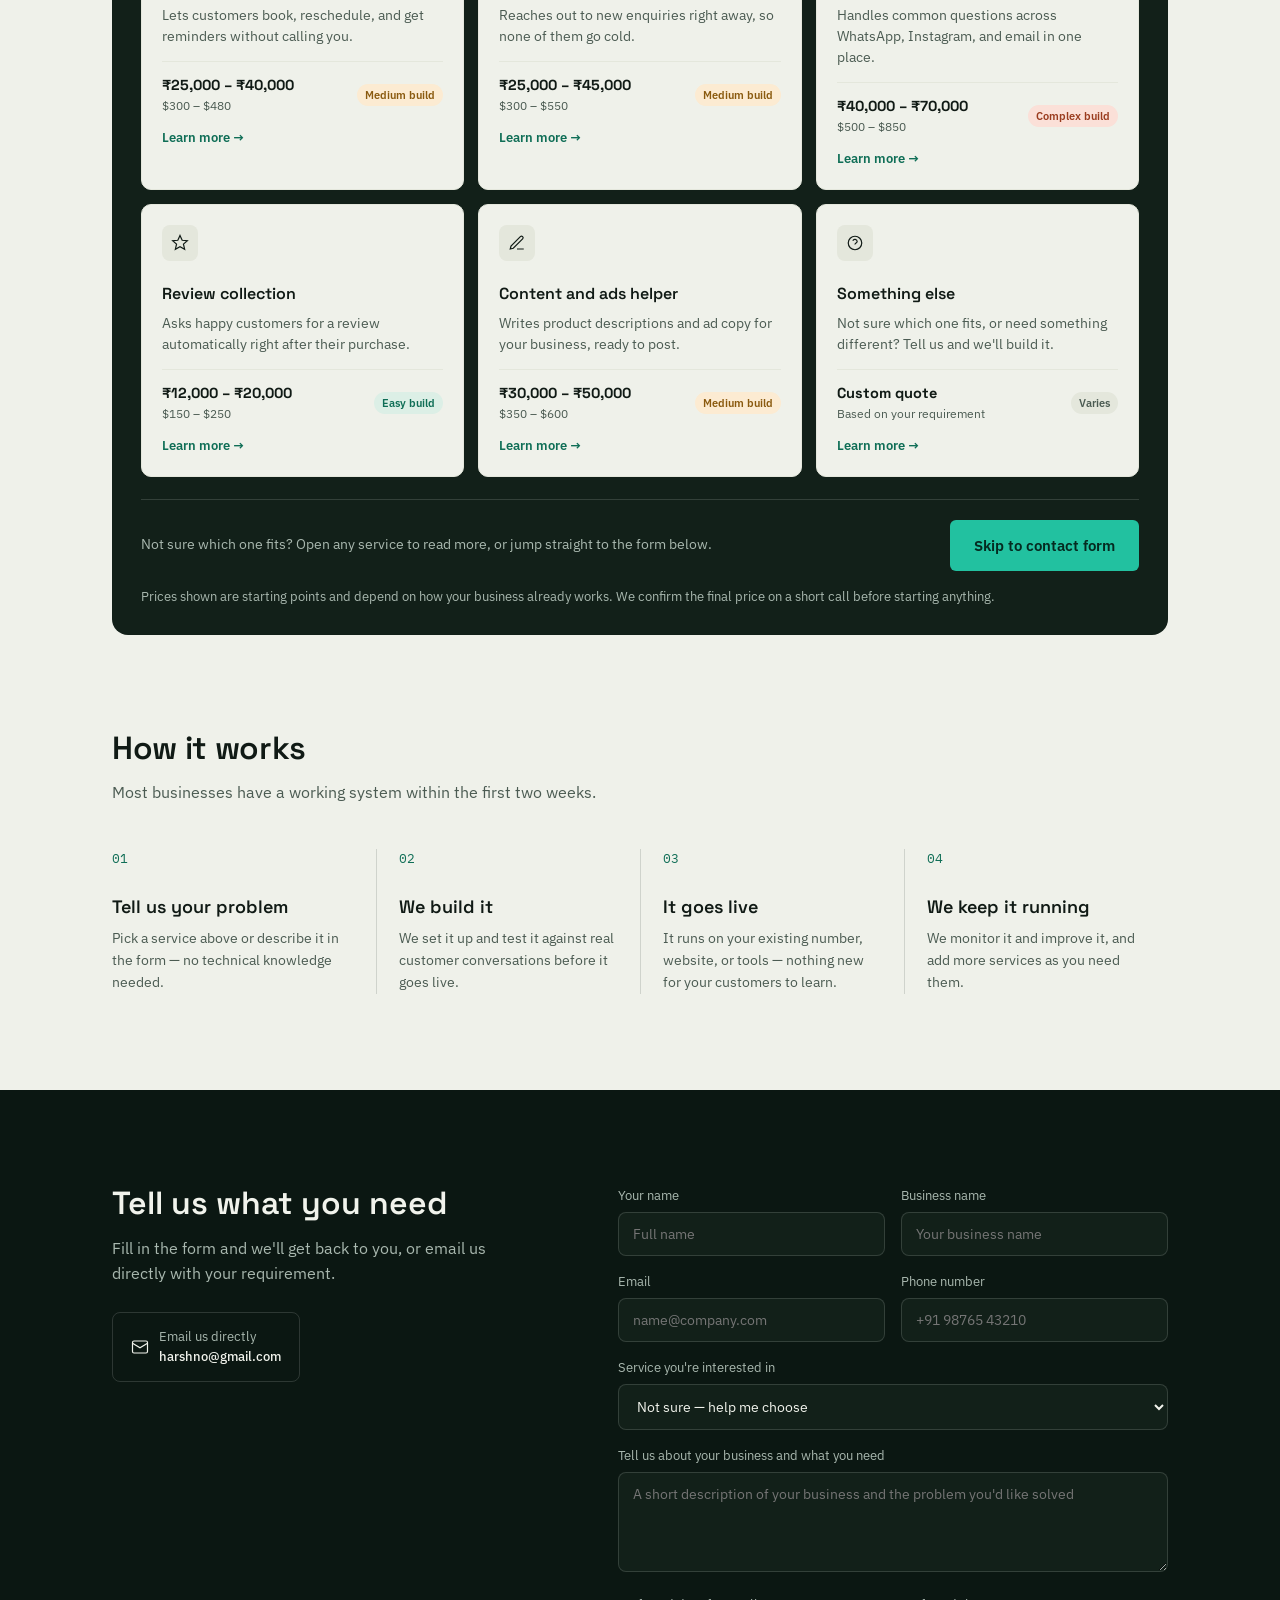
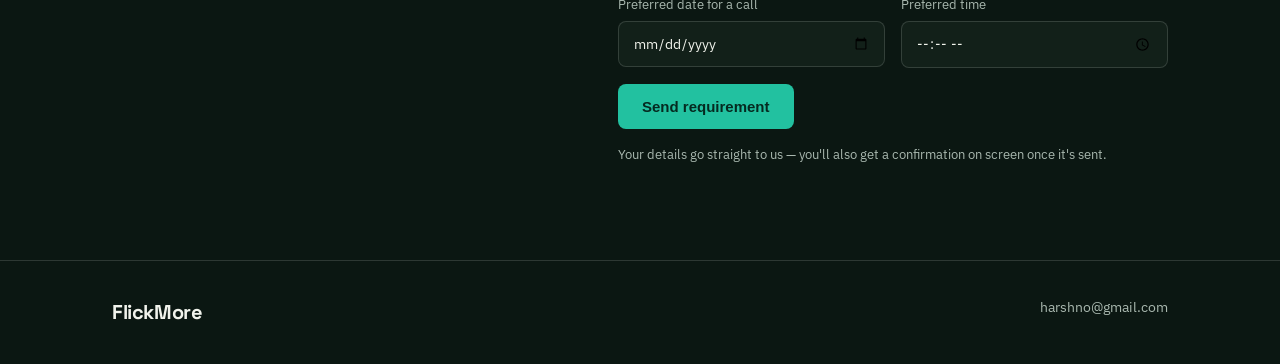
==== commit 11da29f6: "Update index.html" ====
--- a/index.html
+++ b/index.html
@@ -12,9 +12,9 @@
 
 <nav>
   <div class="wrap">
-    <div class="logo">FlickMore<span></span></div>
+    <div class="logo">FlickMore</div>
     <div class="navlinks">
-      <a href="#services">Services</a>
+      <a href="#services">Services-SHIVANYA</a>
       <a href="#how">How it works</a>
       <a href="#contact">Contact</a>
     </div>
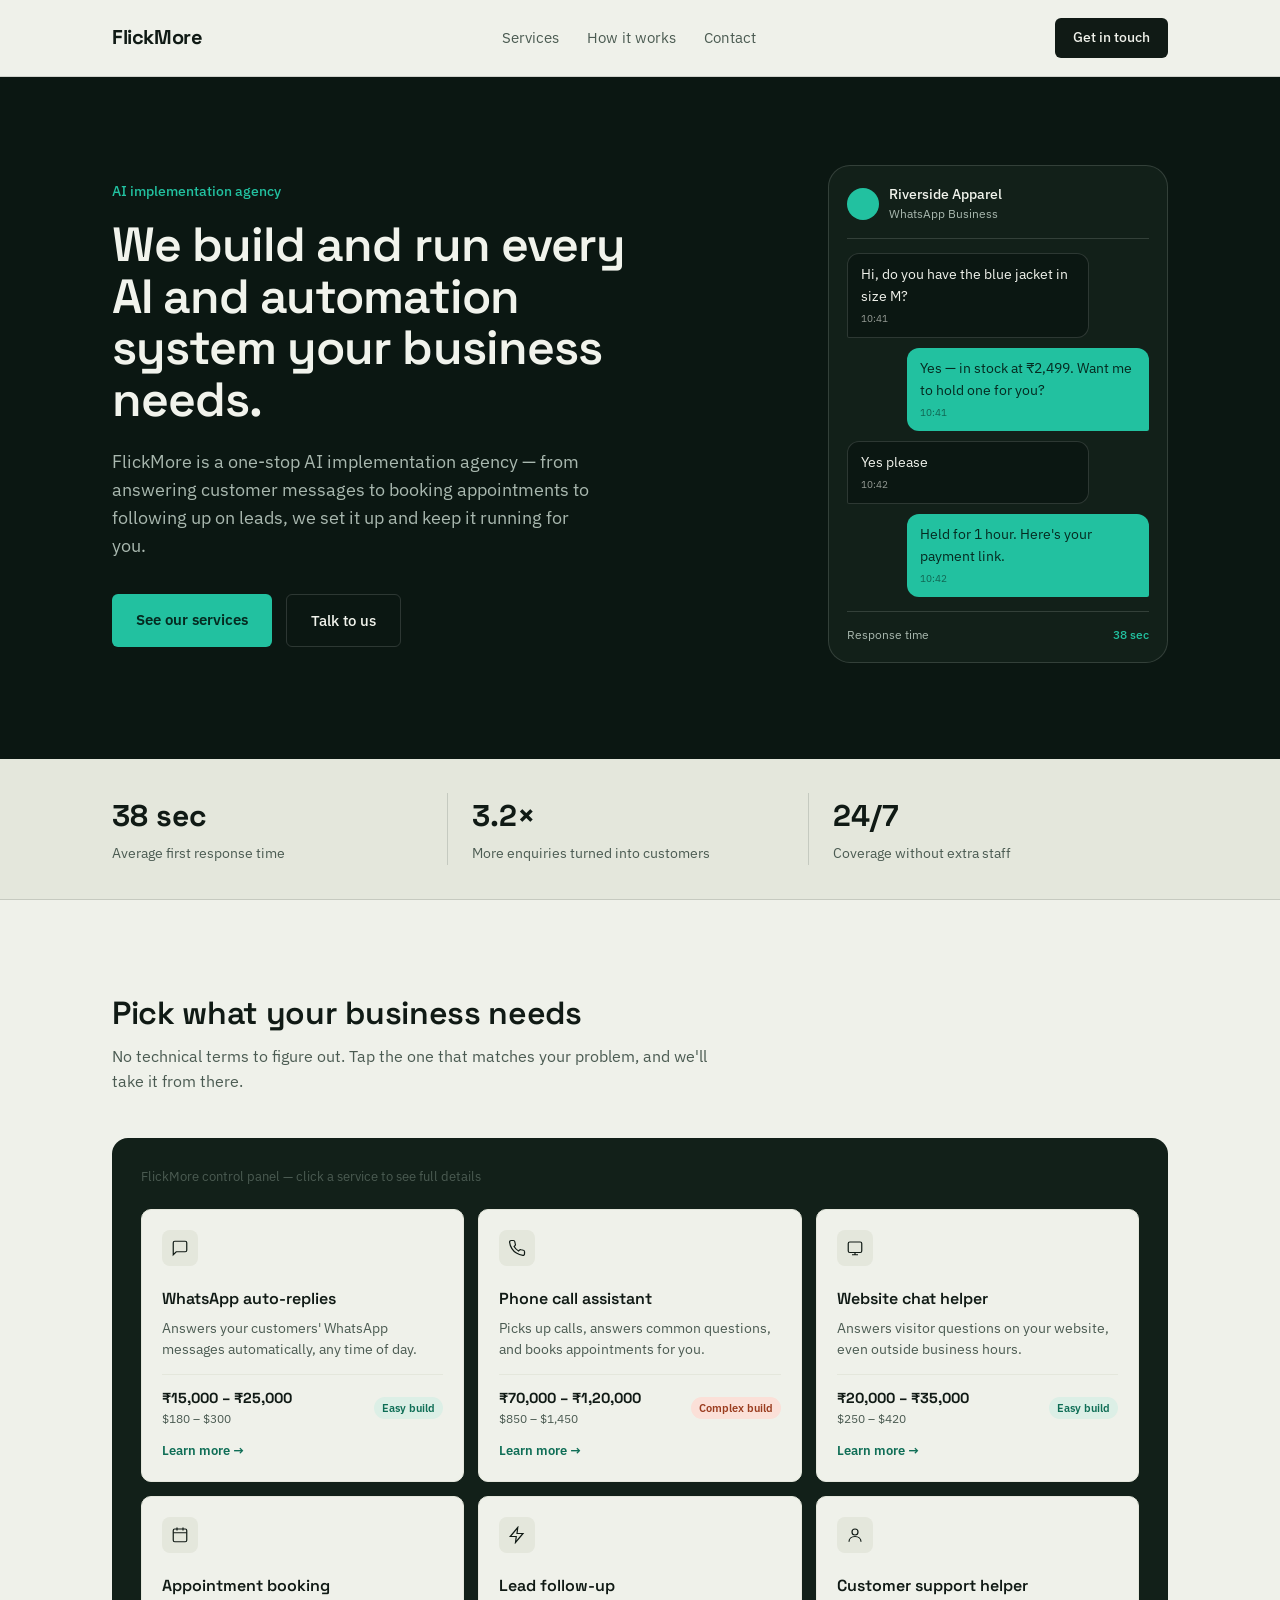
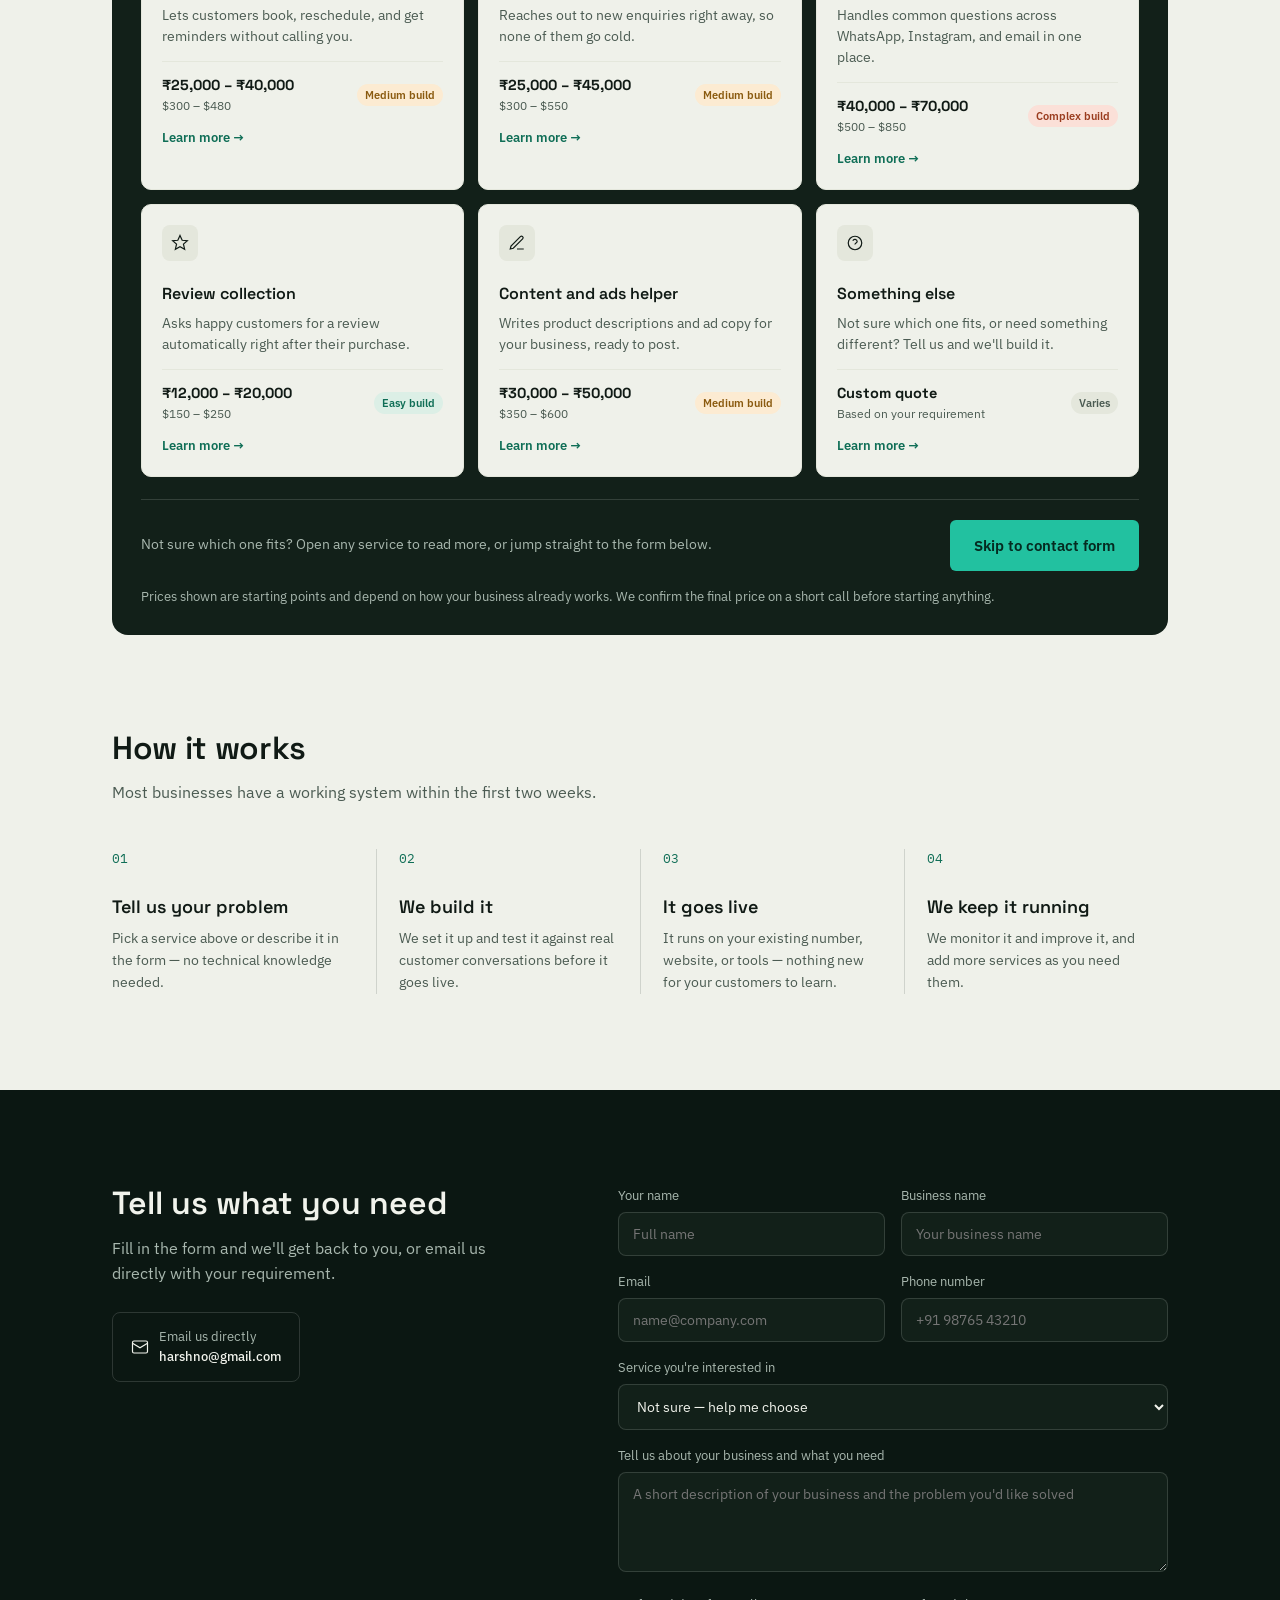
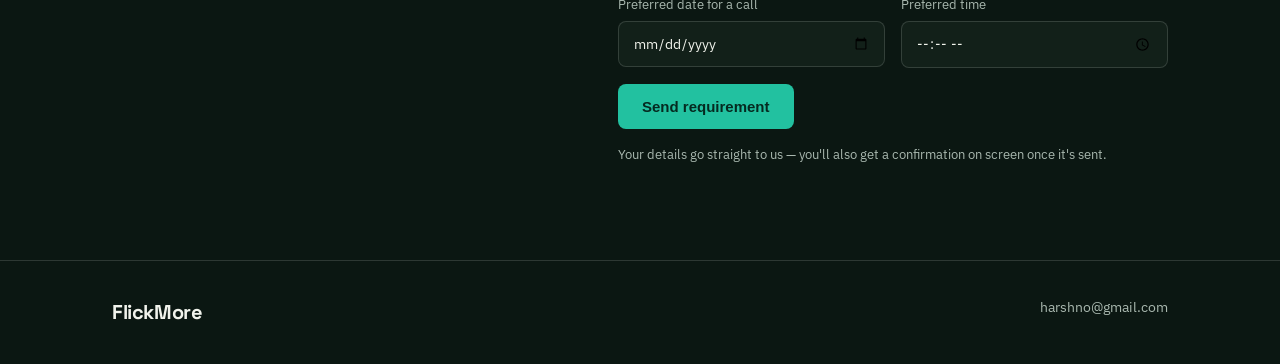
==== commit eba86c1a: "Update index.html" ====
--- a/index.html
+++ b/index.html
@@ -14,7 +14,7 @@
   <div class="wrap">
     <div class="logo">FlickMore</div>
     <div class="navlinks">
-      <a href="#services">Services-SHIVANYA</a>
+      <a href="#services">Services</a>
       <a href="#how">How it works</a>
       <a href="#contact">Contact</a>
     </div>
